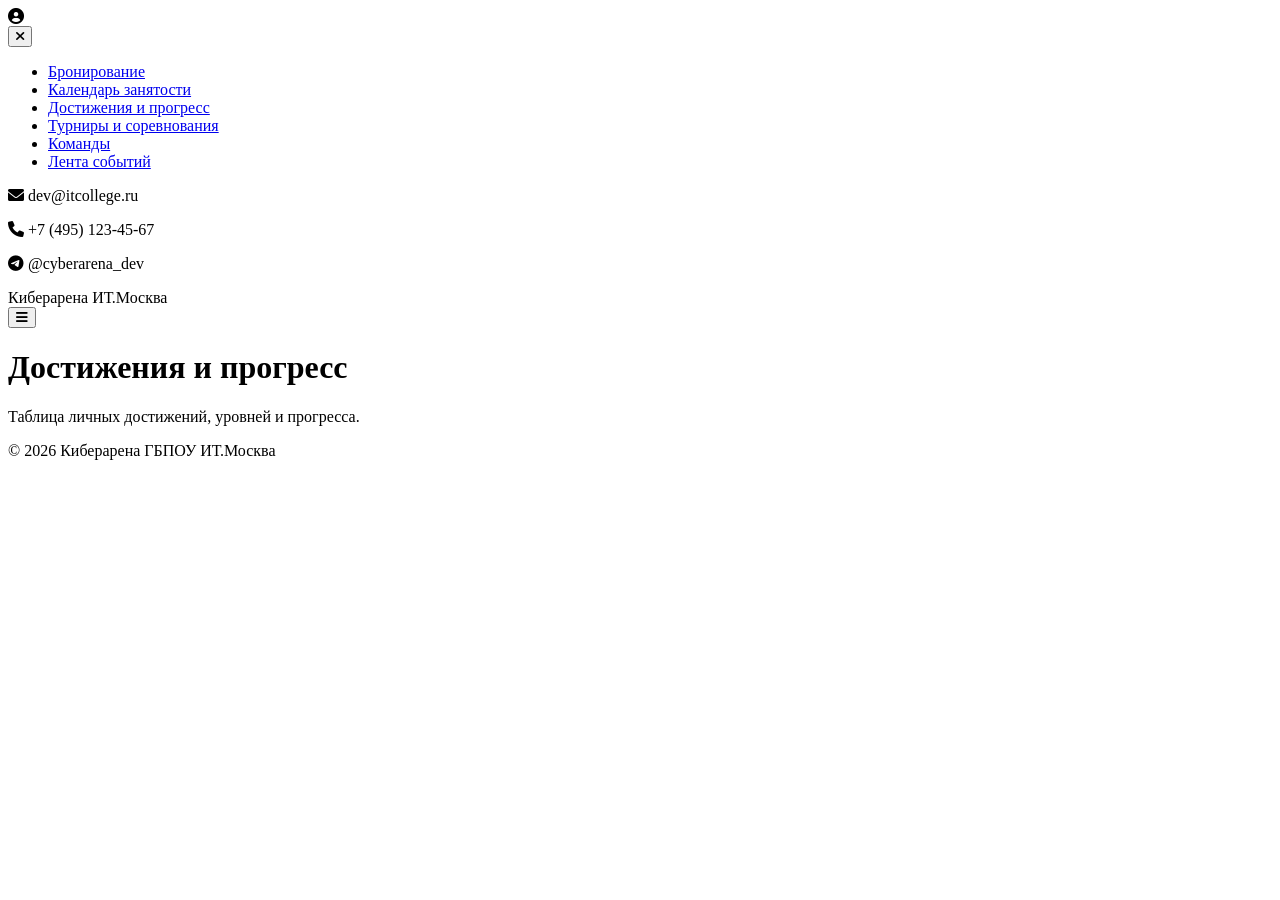
==== achievements.html @ 9a6e1aa8 "Обновление: добавление отдельных html файлов для модулей" ====
<!DOCTYPE html>
<html lang="ru">
<head>
    <meta charset="UTF-8">
    <meta name="viewport" content="width=device-width, initial-scale=1.0">
    <title>Достижения и прогресс | Киберарена</title>
    <link rel="stylesheet" href="https://cdnjs.cloudflare.com/ajax/libs/font-awesome/6.0.0-beta3/css/all.min.css">
    <link rel="stylesheet" href="css/style.css">
</head>
<body>
    <!-- Шторка меню (копия из index.html) -->
    <div class="menu-overlay" id="menuOverlay">
        <div class="menu-panel">
            <div class="menu-header">
                <div class="profile-icon"><i class="fas fa-user-circle"></i></div>
                <button class="close-menu" id="closeMenu"><i class="fas fa-times"></i></button>
            </div>
            <nav class="menu-nav">
                <ul>
                    <li><a href="booking.html">Бронирование</a></li>
                    <li><a href="calendar.html">Календарь занятости</a></li>
                    <li><a href="achievements.html">Достижения и прогресс</a></li>
                    <li><a href="tournaments.html">Турниры и соревнования</a></li>
                    <li><a href="teams.html">Команды</a></li>
                    <li><a href="feed.html">Лента событий</a></li>
                </ul>
            </nav>
            <div class="menu-contacts">
                <p><i class="fas fa-envelope"></i> dev@itcollege.ru</p>
                <p><i class="fas fa-phone"></i> +7 (495) 123-45-67</p>
                <p><i class="fab fa-telegram"></i> @cyberarena_dev</p>
            </div>
        </div>
    </div>

    <div class="page-content">
        <header>
            <div class="logo">Киберарена ИТ.Москва</div>
            <button class="burger" id="burgerBtn"><i class="fas fa-bars"></i></button>
        </header>

        <main>
            <h1>Достижения и прогресс</h1>
            <p>Таблица личных достижений, уровней и прогресса.</p>
            <!-- Сюда можно добавлять свой код для этого модуля -->
        </main>

        <!-- Нижняя шторка с логотипом -->
        <footer class="bottom-bar">
            <div class="footer-content">
                <p>© 2026 Киберарена ГБПОУ ИТ.Москва</p>
                <div class="footer-logo">
                    <img src="images/Group 2131329240.png" alt="Московское образование IT.Москва">
                </div>
            </div>
        </footer>
    </div>

    <script src="js/script.js"></script>
</body>
</html>
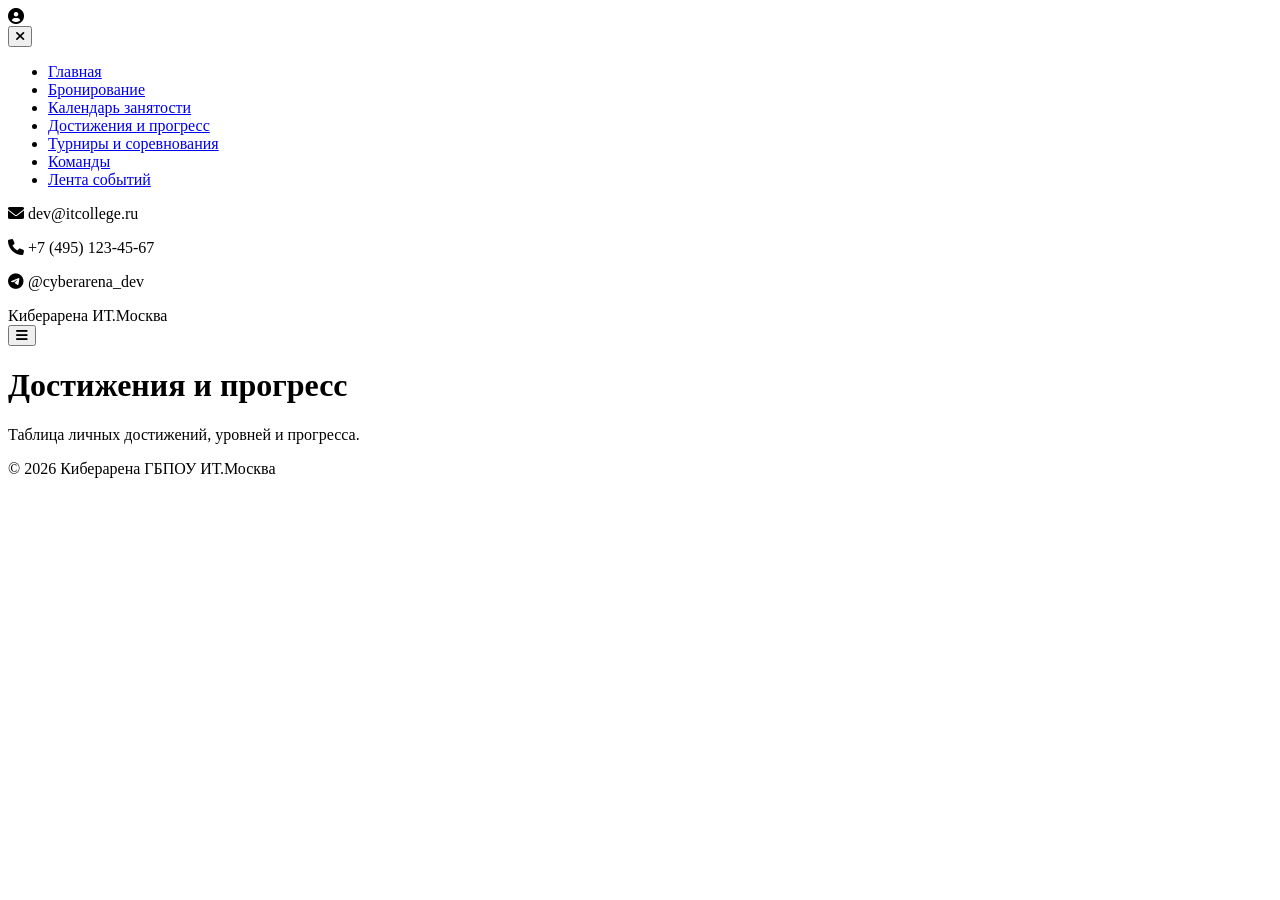
==== commit ae9c4592: "Фикс" ====
--- a/achievements.html
+++ b/achievements.html
@@ -17,6 +17,7 @@
             </div>
             <nav class="menu-nav">
                 <ul>
+                    <li><a href="index.html">Главная</a></li>
                     <li><a href="booking.html">Бронирование</a></li>
                     <li><a href="calendar.html">Календарь занятости</a></li>
                     <li><a href="achievements.html">Достижения и прогресс</a></li>
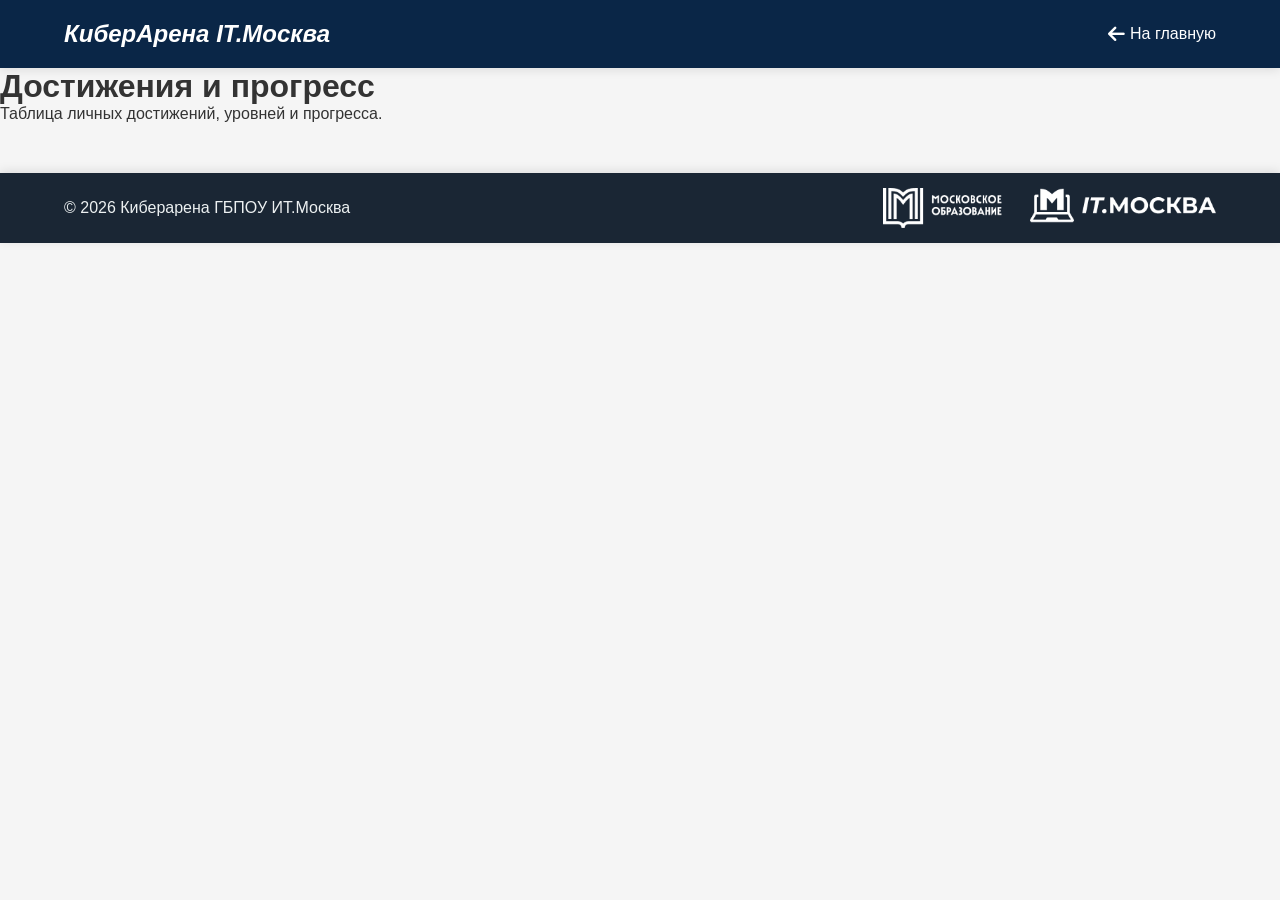
==== commit 0b096b8c: "Глобальная обнова багов" ====
--- a/achievements.html
+++ b/achievements.html
@@ -36,9 +36,9 @@
 
     <div class="page-content">
         <header>
-            <div class="logo">Киберарена ИТ.Москва</div>
-            <button class="burger" id="burgerBtn"><i class="fas fa-bars"></i></button>
-        </header>
+        <div class="logo">КиберАрена IT.Москва</div>
+        <a href="index.html" class="back-link"><i class="fas fa-arrow-left"></i> На главную</a>
+    </header>
 
         <main>
             <h1>Достижения и прогресс</h1>
--- a/css/style.css
+++ b/css/style.css
@@ -0,0 +1,446 @@
+:root {
+    --bg-color: #f5f5f5;
+    --text-color: #333;
+    --primary-color: #2c3e50;
+    --secondary-color: #3498db;
+    --accent-color: #e74c3c;
+    --light-gray: #ecf0f1;
+    --menu-bg: #fff;
+    --shadow: 0 2px 10px rgba(0,0,0,0.1);
+    --border-radius: 8px;
+}
+
+* {
+    margin: 0;
+    padding: 0;
+    box-sizing: border-box;
+    font-family: 'Segoe UI', Tahoma, Geneva, Verdana, sans-serif;
+}
+
+body {
+    background-color: var(--bg-color);
+    color: var(--text-color);
+    min-height: 100vh;
+}
+
+.page-content {
+    transition: filter 0.3s;
+}
+
+/* Шторка меню */
+.menu-overlay {
+    position: fixed;
+    top: 0;
+    right: 0;
+    width: 100%;
+    height: 100%;
+    background-color: rgba(0,0,0,0.5);
+    visibility: hidden;
+    opacity: 0;
+    transition: opacity 0.3s, visibility 0.3s;
+    z-index: 1000;
+}
+
+.menu-overlay.active {
+    visibility: visible;
+    opacity: 1;
+}
+
+.menu-panel {
+    position: absolute;
+    top: 0;
+    right: 0;
+    width: 300px;
+    height: 100%;
+    background-color: var(--menu-bg);
+    padding: 20px;
+    box-shadow: var(--shadow);
+    transform: translateX(100%);
+    transition: transform 0.3s ease-in-out;
+    display: flex;
+    flex-direction: column;
+}
+
+.menu-overlay.active .menu-panel {
+    transform: translateX(0);
+}
+
+.menu-header {
+    display: flex;
+    justify-content: space-between;
+    align-items: center;
+    margin-bottom: 30px;
+}
+
+.profile-icon {
+    font-size: 3rem;
+    color: var(--primary-color);
+}
+
+.close-menu {
+    background: none;
+    border: none;
+    font-size: 1.5rem;
+    cursor: pointer;
+    color: var(--text-color);
+}
+
+.menu-content p {
+    margin: 15px 0;
+    font-size: 1.1rem;
+    color: var(--text-color);
+}
+
+.menu-content i {
+    width: 25px;
+    color: var(--secondary-color);
+}
+
+/* Шапка */
+header {
+    display: flex;
+    justify-content: space-between;
+    align-items: center;
+    padding: 20px 5%;
+    background-color: #0a2647;  /* темно-синий */
+    box-shadow: var(--shadow);
+}
+
+.logo {
+    font-size: 1.5rem;
+    font-weight: 700; /* жирность для наклона */
+    font-family: 'Quicksand', sans-serif;
+    font-style: italic;
+    color: #ffffff;
+}
+.burger {
+    background: none;
+    border: none;
+    font-size: 1.8rem;
+    cursor: pointer;
+    color: #ffffff;  /* белый */
+}
+
+/* Поиск */
+.search-container {
+    display: flex;
+    max-width: 600px;
+    margin: 30px auto 20px;
+    padding: 0 20px;
+}
+
+.search-container input {
+    flex: 1;
+    padding: 12px 20px;
+    border: 1px solid #ddd;
+    border-radius: var(--border-radius) 0 0 var(--border-radius);
+    font-size: 1rem;
+    outline: none;
+}
+
+.search-container button {
+    padding: 12px 20px;
+    background-color: var(--secondary-color);
+    color: white;
+    border: none;
+    border-radius: 0 var(--border-radius) var(--border-radius) 0;
+    cursor: pointer;
+}
+
+/* Описание */
+.description {
+    text-align: center;
+    max-width: 800px;
+    margin: 40px auto;
+    padding: 0 20px;
+}
+
+.description h2 {
+    color: var(--primary-color);
+    margin-bottom: 15px;
+}
+
+.description p {
+    font-size: 1.1rem;
+    line-height: 1.6;
+    color: #555;
+}
+
+/* Турниры */
+.tournaments {
+    max-width: 1200px;
+    margin: 40px auto;
+    padding: 0 20px;
+}
+
+.tournaments h2 {
+    text-align: center;
+    color: var(--primary-color);
+    margin-bottom: 30px;
+}
+
+.tournament-list {
+    display: grid;
+    grid-template-columns: repeat(auto-fit, minmax(280px, 1fr));
+    gap: 20px;
+}
+
+.tournament-card {
+    background: #fff;
+    padding: 20px;
+    border-radius: var(--border-radius);
+    box-shadow: var(--shadow);
+    display: flex;
+    flex-direction: column;
+    gap: 8px;
+}
+
+.tournament-card .date {
+    color: var(--accent-color);
+    font-weight: bold;
+}
+
+.tournament-card .game {
+    background-color: var(--light-gray);
+    padding: 4px 8px;
+    border-radius: 20px;
+    font-size: 0.9rem;
+    display: inline-block;
+    width: fit-content;
+}
+
+.tournament-card .title {
+    font-size: 1.2rem;
+    font-weight: 600;
+}
+
+/* Кнопка создания */
+.create-tournament-link {
+    text-align: center;
+    margin: 40px 0;
+}
+
+.btn {
+    display: inline-block;
+    background-color: var(--secondary-color);
+    color: #fff;
+    padding: 12px 30px;
+    border-radius: var(--border-radius);
+    text-decoration: none;
+    font-weight: 600;
+    transition: background-color 0.3s;
+    border: none;
+    cursor: pointer;
+}
+
+.btn:hover {
+    background-color: #2980b9;
+}
+
+/* Страница создания турнира */
+.create-page {
+    max-width: 600px;
+    margin: 40px auto;
+    background: #fff;
+    padding: 30px;
+    border-radius: var(--border-radius);
+    box-shadow: var(--shadow);
+}
+
+.create-page h1 {
+    text-align: center;
+    margin-bottom: 30px;
+    color: var(--primary-color);
+}
+
+.form-group {
+    margin-bottom: 20px;
+}
+
+.form-group label {
+    display: block;
+    margin-bottom: 8px;
+    font-weight: 600;
+    color: #444;
+}
+
+.form-group input,
+.form-group select,
+.form-group textarea {
+    width: 100%;
+    padding: 10px;
+    border: 1px solid #ddd;
+    border-radius: var(--border-radius);
+    font-size: 1rem;
+}
+
+.form-group textarea {
+    resize: vertical;
+}
+
+.back-link {
+    color: var(--primary-color);
+    text-decoration: none;
+    font-size: 1rem;
+    display: flex;
+    align-items: center;
+    gap: 5px;
+}
+
+.back-link i {
+    font-size: 1.2rem;
+}
+
+/* Адаптивность */
+@media (max-width: 768px) {
+    .menu-panel {
+        width: 80%;
+    }
+
+    .tournament-list {
+        grid-template-columns: 1fr;
+    }
+
+    .create-page {
+        margin: 20px;
+        padding: 20px;
+    }
+}
+/* ===== НИЖНЯЯ ШТОРКА ===== */
+.bottom-bar {
+    background-color: #1a2634;  /* тёмный фон */
+    color: #ecf0f1;
+    padding: 15px 5%;
+    margin-top: 50px;  /* отступ от основного контента */
+    box-shadow: 0 -2px 10px rgba(0,0,0,0.1);
+}
+
+.footer-content {
+    display: flex;
+    justify-content: space-between;
+    align-items: center;
+    max-width: 1200px;
+    margin: 0 auto;
+}
+
+.footer-logo img {
+    height: 40px;      /* подберите нужную высоту */
+    width: auto;
+    display: block;
+}
+
+/* Если логотипа нет, можно показать текст */
+.footer-logo::before {
+    content: "МОСКОВСКОЕ ОБРАЗОВАНИЕ IT.МОСКВА";
+    display: none; /* убрать, если используете изображение */
+}
+
+/* Адаптивность для мобильных */
+@media (max-width: 768px) {
+    .footer-content {
+        flex-direction: column;
+        gap: 10px;
+        text-align: center;
+    }
+    .footer-logo img {
+        height: 30px;
+    }
+}
+/* Меню: навигация */
+.menu-nav {
+    flex: 1;
+    margin: 20px 0;
+}
+
+.menu-nav ul {
+    list-style: none;
+    padding: 0;
+}
+
+.menu-nav li {
+    margin-bottom: 15px;
+}
+
+.menu-nav a {
+    color: var(--text-color);
+    text-decoration: none;
+    font-size: 1.1rem;
+    display: block;
+    padding: 8px 0;
+    border-bottom: 1px solid #eee;
+    transition: color 0.3s;
+}
+
+.menu-nav a:hover {
+    color: var(--secondary-color);
+}
+
+/* Контакты в меню */
+.menu-contacts {
+    margin-top: auto; /* прижимаем к низу, если меню flex-контейнер */
+    padding-top: 20px;
+    border-top: 1px solid #ddd;
+}
+
+.menu-contacts p {
+    margin: 10px 0;
+    font-size: 1rem;
+    color: var(--text-color);
+}
+
+.menu-contacts i {
+    width: 25px;
+    color: var(--secondary-color);
+}
+
+/* Чтобы контакты были внизу, меню-панель должно быть flex-колонкой */
+.menu-panel {
+    display: flex;
+    flex-direction: column;
+    /* остальные стили уже есть */
+}
+.menu-panel {
+    position: absolute;
+    top: 0;
+    right: 0;
+    width: 300px;
+    height: 100%;
+    background-color: var(--menu-bg);
+    padding: 20px;
+    box-shadow: var(--shadow);
+    transform: translateX(100%);
+    transition: transform 0.3s ease-in-out;
+    display: flex;
+    flex-direction: column; /* добавляем */
+}
+.back-link {
+    color: #ffffff;
+}
+.back-link:hover {
+    text-decoration: underline;
+    opacity: 0.9;
+}
+.welcome-message {
+    margin: 20px 0 10px 5%;      /* отступ слева 5% */
+    font-family: 'Quicksand', sans-serif;
+    background: linear-gradient(to right, #0a2647, #4a90e2);
+    -webkit-background-clip: text;
+    background-clip: text;
+    color: transparent;
+    width: fit-content;          /* чтобы фон подстраивался под текст */
+    text-align: left;            /* выравнивание по левому краю */
+}
+
+.line {
+    font-size: 120pt;            /* 60pt * 2 = 120pt */
+    font-weight: 700;            /* максимальная жирность для Quicksand (bold) */
+    font-style: normal;
+    line-height: 1;            /* оставляем или чуть увеличиваем */
+}
+
+/* Если хотите выделить первую строку чуть крупнее, раскомментируйте:
+.line1 {
+    font-size: 70pt;
+    font-weight: 600;
+}
+*/
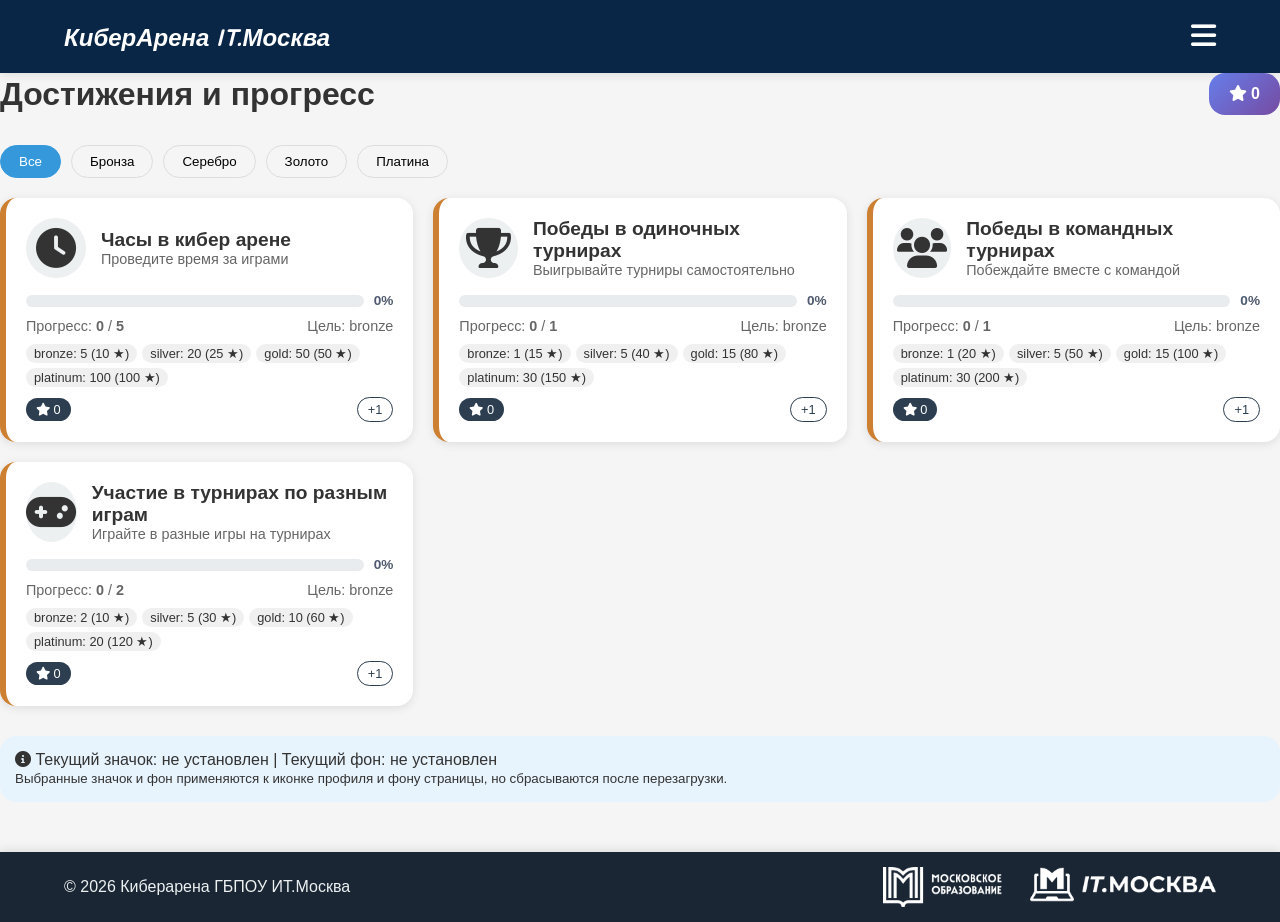
==== commit d4e18554: "Коммиты Липатова" ====
--- a/achievements.html
+++ b/achievements.html
@@ -5,10 +5,90 @@
     <meta name="viewport" content="width=device-width, initial-scale=1.0">
     <title>Достижения и прогресс | Киберарена</title>
     <link rel="stylesheet" href="https://cdnjs.cloudflare.com/ajax/libs/font-awesome/6.0.0-beta3/css/all.min.css">
+    <link href="https://fonts.googleapis.com/css2?family=Quicksand:wght@400;600;700&display=swap" rel="stylesheet">
     <link rel="stylesheet" href="css/style.css">
+    <style>
+        /* Дополнительные стили для страницы достижений (можно перенести в style.css) */
+        .achievements-grid {
+            display: grid;
+            grid-template-columns: repeat(auto-fill, minmax(320px, 1fr));
+            gap: 20px;
+        }
+        .achievement-card {
+            background: white;
+            border-radius: var(--border-radius);
+            padding: 20px;
+            box-shadow: var(--shadow);
+            border-left: 6px solid #ccc;
+            transition: transform 0.2s;
+        }
+        .achievement-card:hover { transform: translateY(-5px); }
+        .achievement-card.bronze { border-left-color: #cd7f32; }
+        .achievement-card.silver { border-left-color: #c0c0c0; }
+        .achievement-card.gold { border-left-color: #ffd700; }
+        .achievement-card.platinum { border-left-color: #b0e0e6; }
+        .achievement-card.completed { background: #f0fff0; }
+        .progress-bar {
+            height: 12px;
+            background: #e9ecef;
+            border-radius: 20px;
+            overflow: hidden;
+        }
+        .progress-fill {
+            height: 100%;
+            width: 0%;
+            transition: width 0.3s ease;
+        }
+        .achievement-card.bronze .progress-fill { background: #cd7f32; }
+        .achievement-card.silver .progress-fill { background: #c0c0c0; }
+        .achievement-card.gold .progress-fill { background: #ffd700; }
+        .achievement-card.platinum .progress-fill { background: #b0e0e6; }
+        .progress-percent {
+            font-size: 0.85rem;
+            font-weight: 600;
+            color: #4F5A6F;
+            white-space: nowrap;
+        }
+        .progress-container {
+            display: flex;
+            align-items: center;
+            gap: 10px;
+        }
+        .rating-box {
+            background: linear-gradient(135deg, #667eea 0%, #764ba2 100%);
+            color: white;
+            padding: 12px 20px;
+            border-radius: var(--border-radius);
+            font-weight: bold;
+        }
+        .badge-btn {
+            background: none;
+            border: 1px solid var(--primary-color);
+            color: var(--primary-color);
+            padding: 4px 10px;
+            border-radius: 20px;
+            cursor: pointer;
+            font-size: 0.8rem;
+        }
+        .badge-btn:hover { background: var(--primary-color); color: white; }
+        .badge-btn.active { background: var(--primary-color); color: white; }
+        .filter-btn {
+            background: transparent;
+            border: 1px solid #ddd;
+            padding: 8px 18px;
+            border-radius: 40px;
+            cursor: pointer;
+            transition: 0.2s;
+        }
+        .filter-btn.active {
+            background: var(--secondary-color);
+            color: white;
+            border-color: var(--secondary-color);
+        }
+    </style>
 </head>
 <body>
-    <!-- Шторка меню (копия из index.html) -->
+    <!-- Шторка меню (как в index.html) -->
     <div class="menu-overlay" id="menuOverlay">
         <div class="menu-panel">
             <div class="menu-header">
@@ -27,26 +107,46 @@
                 </ul>
             </nav>
             <div class="menu-contacts">
-                <p><i class="fas fa-envelope"></i> dev@itcollege.ru</p>
-                <p><i class="fas fa-phone"></i> +7 (495) 123-45-67</p>
-                <p><i class="fab fa-telegram"></i> @cyberarena_dev</p>
+               <p><i class="fas fa-envelope"></i> orden@gmail.com </p>
+                <p><i class="fab fa-telegram"></i> Руководитель проекта: @safonovta</p>
             </div>
         </div>
     </div>
 
     <div class="page-content">
         <header>
-        <div class="logo">КиберАрена IT.Москва</div>
-        <a href="index.html" class="back-link"><i class="fas fa-arrow-left"></i> На главную</a>
-    </header>
+            <div class="logo">КиберАрена IT.Москва</div>
+            <button class="burger" id="burgerBtn"><i class="fas fa-bars"></i></button>
+        </header>
 
         <main>
-            <h1>Достижения и прогресс</h1>
-            <p>Таблица личных достижений, уровней и прогресса.</p>
-            <!-- Сюда можно добавлять свой код для этого модуля -->
+            <div class="achievements-header" style="display: flex; justify-content: space-between; align-items: center; flex-wrap: wrap; margin-bottom: 30px;">
+                <h1>Достижения и прогресс</h1>
+                <div class="rating-box" id="totalRating">
+                    <i class="fas fa-star"></i> <span id="ratingValue">0</span>
+                </div>
+            </div>
+
+            <!-- Фильтры по уровням -->
+            <div class="filter-container" style="margin-bottom: 20px; display: flex; gap: 10px; flex-wrap: wrap;">
+                <button class="filter-btn active" data-level="all">Все</button>
+                <button class="filter-btn" data-level="bronze">Бронза</button>
+                <button class="filter-btn" data-level="silver">Серебро</button>
+                <button class="filter-btn" data-level="gold">Золото</button>
+                <button class="filter-btn" data-level="platinum">Платина</button>
+            </div>
+
+            <!-- Контейнер достижений -->
+            <div id="achievementsContainer" class="achievements-grid"></div>
+
+            <!-- Информация о настройках профиля (сбрасывается при перезагрузке) -->
+            <div class="profile-info" style="margin-top: 30px; padding: 15px; background: #e8f4fd; border-radius: var(--border-radius);">
+                <p><i class="fas fa-info-circle"></i> Текущий значок: <span id="currentBadge">не установлен</span> | Текущий фон: <span id="currentBackground">не установлен</span></p>
+                <p><small>Выбранные значок и фон применяются к иконке профиля и фону страницы, но сбрасываются после перезагрузки.</small></p>
+            </div>
         </main>
 
-        <!-- Нижняя шторка с логотипом -->
+        <!-- Нижняя шторка -->
         <footer class="bottom-bar">
             <div class="footer-content">
                 <p>© 2026 Киберарена ГБПОУ ИТ.Москва</p>
@@ -58,5 +158,224 @@
     </div>
 
     <script src="js/script.js"></script>
+    <script>
+        (function() {
+            // Определение достижений (неизменны)
+            const achievements = [
+                {
+                    id: 1,
+                    title: 'Часы в кибер арене',
+                    desc: 'Проведите время за играми',
+                    icon: 'fa-solid fa-clock',
+                    type: 'hours',
+                    levels: [
+                        { level: 'bronze', target: 5, rating: 10 },
+                        { level: 'silver', target: 20, rating: 25 },
+                        { level: 'gold', target: 50, rating: 50 },
+                        { level: 'platinum', target: 100, rating: 100 }
+                    ]
+                },
+                {
+                    id: 2,
+                    title: 'Победы в одиночных турнирах',
+                    desc: 'Выигрывайте турниры самостоятельно',
+                    icon: 'fa-solid fa-trophy',
+                    type: 'solo_wins',
+                    levels: [
+                        { level: 'bronze', target: 1, rating: 15 },
+                        { level: 'silver', target: 5, rating: 40 },
+                        { level: 'gold', target: 15, rating: 80 },
+                        { level: 'platinum', target: 30, rating: 150 }
+                    ]
+                },
+                {
+                    id: 3,
+                    title: 'Победы в командных турнирах',
+                    desc: 'Побеждайте вместе с командой',
+                    icon: 'fa-solid fa-users',
+                    type: 'team_wins',
+                    levels: [
+                        { level: 'bronze', target: 1, rating: 20 },
+                        { level: 'silver', target: 5, rating: 50 },
+                        { level: 'gold', target: 15, rating: 100 },
+                        { level: 'platinum', target: 30, rating: 200 }
+                    ]
+                },
+                {
+                    id: 4,
+                    title: 'Участие в турнирах по разным играм',
+                    desc: 'Играйте в разные игры на турнирах',
+                    icon: 'fa-solid fa-gamepad',
+                    type: 'games_participated',
+                    levels: [
+                        { level: 'bronze', target: 2, rating: 10 },
+                        { level: 'silver', target: 5, rating: 30 },
+                        { level: 'gold', target: 10, rating: 60 },
+                        { level: 'platinum', target: 20, rating: 120 }
+                    ]
+                }
+            ];
+
+            // Инициализация данных пользователя: всё с нуля при каждой загрузке
+            let userData = {
+                rating: 0,
+                equippedBadge: null,
+                equippedBackground: null,
+                progress: { hours: 0, solo_wins: 0, team_wins: 0, games_participated: 0 }
+            };
+
+            // Функции для работы с данными (без сохранения в localStorage)
+            function getProgress(type) {
+                return userData.progress[type] || 0;
+            }
+
+            function getCurrentLevel(ach) {
+                const val = getProgress(ach.type);
+                for (let i = ach.levels.length - 1; i >= 0; i--) {
+                    if (val >= ach.levels[i].target) return ach.levels[i];
+                }
+                return null;
+            }
+
+            function getNextLevel(ach) {
+                const val = getProgress(ach.type);
+                return ach.levels.find(l => l.target > val) || ach.levels[ach.levels.length - 1];
+            }
+
+            function calculateRating() {
+                let total = 0;
+                achievements.forEach(ach => {
+                    const level = getCurrentLevel(ach);
+                    if (level) total += level.rating;
+                });
+                userData.rating = total;
+                return total;
+            }
+
+            function increaseProgress(type) {
+                userData.progress[type] = (userData.progress[type] || 0) + 1;
+                calculateRating();
+                renderAchievements();
+                applyProfileSettings();
+            }
+
+            function applyProfileSettings() {
+                const pageContent = document.querySelector('.page-content');
+                pageContent.style.background = userData.equippedBackground || '';
+                const profileIcon = document.querySelector('.profile-icon i');
+                if (profileIcon) profileIcon.style.color = userData.equippedBadge || '';
+                document.getElementById('currentBadge').innerText = userData.equippedBadge ? 'установлен' : 'не установлен';
+                document.getElementById('currentBackground').innerText = userData.equippedBackground ? 'установлен' : 'не установлен';
+                document.getElementById('ratingValue').innerText = userData.rating;
+            }
+
+            function renderAchievements() {
+                const container = document.getElementById('achievementsContainer');
+                container.innerHTML = '';
+
+                achievements.forEach(ach => {
+                    const currentVal = getProgress(ach.type);
+                    const currentLevel = getCurrentLevel(ach);
+                    const nextLevel = getNextLevel(ach);
+                    const levelClass = currentLevel ? currentLevel.level : 'bronze';
+                    const progressPercent = nextLevel ? Math.min(100, (currentVal / nextLevel.target) * 100) : 100;
+                    const percentText = nextLevel ? Math.round(progressPercent) + '%' : '100%';
+                    const completed = currentLevel !== null;
+
+                    const card = document.createElement('div');
+                    card.className = `achievement-card ${levelClass} ${completed ? 'completed' : ''}`;
+                    card.innerHTML = `
+                        <div class="achievement-header" style="display: flex; align-items: center; gap: 15px; margin-bottom: 15px;">
+                            <div class="achievement-icon" style="font-size: 2.5rem; width: 60px; height: 60px; background: var(--light-gray); border-radius: 50%; display: flex; align-items: center; justify-content: center;">
+                                <i class="fas ${ach.icon}"></i>
+                            </div>
+                            <div>
+                                <div class="achievement-title" style="font-size: 1.2rem; font-weight: 600;">${ach.title}</div>
+                                <div class="achievement-desc" style="color: #666; font-size: 0.9rem;">${ach.desc}</div>
+                            </div>
+                        </div>
+                        <div class="progress-container" style="display: flex; align-items: center; gap: 10px;">
+                            <div class="progress-bar" style="flex: 1;"><div class="progress-fill" style="width: ${progressPercent}%;"></div></div>
+                            <span class="progress-percent">${percentText}</span>
+                        </div>
+                        <div style="display: flex; justify-content: space-between; font-size: 0.9rem; color: #666; margin: 10px 0;">
+                            <span>Прогресс: <strong>${currentVal}</strong> / <strong>${nextLevel ? nextLevel.target : '—'}</strong></span>
+                            <span>Цель: ${nextLevel ? nextLevel.level : 'max'}</span>
+                        </div>
+                        <div class="level-badges" style="display: flex; flex-wrap: wrap; gap: 5px; margin: 10px 0;">
+                            ${ach.levels.map(lvl => `
+                                <span class="level-badge" style="background: ${currentVal >= lvl.target ? 'var(--secondary-color)' : '#f0f0f0'}; color: ${currentVal >= lvl.target ? 'white' : '#333'}; padding: 2px 8px; border-radius: 20px; font-size: 0.8rem;">
+                                    ${lvl.level}: ${lvl.target} (${lvl.rating} ★)
+                                </span>
+                            `).join('')}
+                        </div>
+                        <div class="achievement-footer" style="display: flex; justify-content: space-between; align-items: center;">
+                            <span class="achievement-rating" style="background: var(--primary-color); color: white; padding: 4px 10px; border-radius: 20px; font-size: 0.8rem;">
+                                <i class="fas fa-star"></i> ${currentLevel ? currentLevel.rating : 0}
+                            </span>
+                            <div class="achievement-actions" style="display: flex; gap: 10px;">
+                                ${completed ? `
+                                    <button class="badge-btn ${userData.equippedBadge === 'badge-'+ach.id ? 'active' : ''}" data-action="badge" data-id="${ach.id}">Значок</button>
+                                    <button class="badge-btn ${userData.equippedBackground === 'bg-'+ach.id ? 'active' : ''}" data-action="bg" data-id="${ach.id}" data-level="${levelClass}">Фон</button>
+                                ` : ''}
+                                <button class="badge-btn" data-action="increase" data-type="${ach.type}">+1</button>
+                            </div>
+                        </div>
+                    `;
+                    container.appendChild(card);
+                });
+
+                // Обработчики кнопок
+                document.querySelectorAll('.badge-btn').forEach(btn => {
+                    btn.addEventListener('click', (e) => {
+                        e.stopPropagation();
+                        const action = btn.dataset.action;
+                        if (action === 'increase') {
+                            increaseProgress(btn.dataset.type);
+                        } else if (action === 'badge') {
+                            const id = btn.dataset.id;
+                            const badgeKey = 'badge-'+id;
+                            userData.equippedBadge = userData.equippedBadge === badgeKey ? null : badgeKey;
+                            applyProfileSettings();
+                            renderAchievements(); // перерисовка для обновления active-класса
+                        } else if (action === 'bg') {
+                            const id = btn.dataset.id;
+                            const level = btn.dataset.level;
+                            const bgKey = 'bg-'+id;
+                            if (userData.equippedBackground === bgKey) {
+                                userData.equippedBackground = null;
+                            } else {
+                                let bgColor = '';
+                                if (level === 'bronze') bgColor = 'linear-gradient(145deg, #f3e9d2, #cd7f32)';
+                                else if (level === 'silver') bgColor = 'linear-gradient(145deg, #f0f0f0, #a0a0a0)';
+                                else if (level === 'gold') bgColor = 'linear-gradient(145deg, #fff2b5, #ffd700)';
+                                else if (level === 'platinum') bgColor = 'linear-gradient(145deg, #e8f0f8, #b0c4de)';
+                                userData.equippedBackground = bgColor;
+                            }
+                            applyProfileSettings();
+                            renderAchievements();
+                        }
+                    });
+                });
+            }
+
+            // Фильтрация по уровню
+            document.querySelectorAll('.filter-btn').forEach(btn => {
+                btn.addEventListener('click', function() {
+                    document.querySelectorAll('.filter-btn').forEach(b => b.classList.remove('active'));
+                    this.classList.add('active');
+                    const level = this.dataset.level;
+                    document.querySelectorAll('.achievement-card').forEach(card => {
+                        card.style.display = (level === 'all' || card.classList.contains(level)) ? 'block' : 'none';
+                    });
+                });
+            });
+
+            // Инициализация
+            calculateRating();
+            renderAchievements();
+            applyProfileSettings();
+        })();
+    </script>
 </body>
 </html>
--- a/css/style.css
+++ b/css/style.css
@@ -7,7 +7,7 @@
     --light-gray: #ecf0f1;
     --menu-bg: #fff;
     --shadow: 0 2px 10px rgba(0,0,0,0.1);
-    --border-radius: 8px;
+    --border-radius: 16px;   /* или 20px, если хотите ещё сильнее */
 }
 
 * {
@@ -149,10 +149,13 @@
 
 /* Описание */
 .description {
-    text-align: center;
+    background: #fff;                     /* белый фон */
+    padding: 20px;                         /* внутренние отступы */
+    border-radius: var(--border-radius);   /* скругление углов (8px) */
+    box-shadow: var(--shadow);              /* тень как у карточек */
     max-width: 800px;
     margin: 40px auto;
-    padding: 0 20px;
+    text-align: center;
 }
 
 .description h2 {
@@ -165,6 +168,7 @@
     line-height: 1.6;
     color: #555;
 }
+
 
 /* Турниры */
 .tournaments {
@@ -421,7 +425,7 @@
     opacity: 0.9;
 }
 .welcome-message {
-    margin: 20px 0 10px 5%;      /* отступ слева 5% */
+     margin: 20px 0 100px 5%;   /* теперь снизу 60px */
     font-family: 'Quicksand', sans-serif;
     background: linear-gradient(to right, #0a2647, #4a90e2);
     -webkit-background-clip: text;
@@ -443,4 +447,192 @@
     font-size: 70pt;
     font-weight: 600;
 }
-*/+*/
+/* Достижения */
+.achievements-grid {
+    display: grid;
+    grid-template-columns: repeat(auto-fill, minmax(320px, 1fr));
+    gap: 20px;
+}
+.achievement-card {
+    background: white;
+    border-radius: var(--border-radius);
+    padding: 20px;
+    box-shadow: var(--shadow);
+    border-left: 6px solid #ccc;
+    transition: transform 0.2s;
+}
+.achievement-card:hover { transform: translateY(-5px); }
+.achievement-card.bronze { border-left-color: #cd7f32; }
+.achievement-card.silver { border-left-color: #c0c0c0; }
+.achievement-card.gold { border-left-color: #ffd700; }
+.achievement-card.platinum { border-left-color: #b0e0e6; }
+.achievement-card.completed { background: #f0fff0; }
+.progress-bar {
+    height: 12px;
+    background: #e9ecef;
+    border-radius: 20px;
+    overflow: hidden;
+}
+.progress-fill {
+    height: 100%;
+    width: 0%;
+    transition: width 0.3s ease;
+}
+.achievement-card.bronze .progress-fill { background: #cd7f32; }
+.achievement-card.silver .progress-fill { background: #c0c0c0; }
+.achievement-card.gold .progress-fill { background: #ffd700; }
+.achievement-card.platinum .progress-fill { background: #b0e0e6; }
+.progress-percent {
+    font-size: 0.85rem;
+    font-weight: 600;
+    color: #4F5A6F;
+    white-space: nowrap;
+}
+.progress-container {
+    display: flex;
+    align-items: center;
+    gap: 10px;
+}
+.rating-box {
+    background: linear-gradient(135deg, #667eea 0%, #764ba2 100%);
+    color: white;
+    padding: 12px 20px;
+    border-radius: var(--border-radius);
+    font-weight: bold;
+}
+.badge-btn {
+    background: none;
+    border: 1px solid var(--primary-color);
+    color: var(--primary-color);
+    padding: 4px 10px;
+    border-radius: 20px;
+    cursor: pointer;
+    font-size: 0.8rem;
+}
+.badge-btn:hover { background: var(--primary-color); color: white; }
+.badge-btn.active { background: var(--primary-color); color: white; }
+
+/* Турниры */
+.tournament-card {
+    background: white;
+    border-radius: var(--border-radius);
+    padding: 20px;
+    box-shadow: var(--shadow);
+    cursor: pointer;
+    transition: 0.2s;
+}
+.tournament-card:hover { transform: translateY(-5px); box-shadow: 0 8px 20px rgba(0,0,0,0.1); }
+.modal {
+    display: none;
+    position: fixed;
+    z-index: 2000;
+    left: 0; top: 0; width: 100%; height: 100%;
+    background: rgba(0,0,0,0.5);
+    align-items: center;
+    justify-content: center;
+}
+.modal.active { display: flex; }
+.modal-content {
+    background: white;
+    padding: 30px;
+    border-radius: var(--border-radius);
+    max-width: 600px;
+    width: 90%;
+    max-height: 80vh;
+    overflow-y: auto;
+    position: relative;
+}
+.close-modal {
+    position: absolute;
+    top: 15px; right: 20px;
+    font-size: 28px;
+    cursor: pointer;
+    color: #aaa;
+}
+.computer-options {
+    display: grid;
+    grid-template-columns: repeat(auto-fill, minmax(120px,1fr));
+    gap: 10px;
+    margin: 20px 0;
+}
+.computer-option {
+    background: #f0f0f0;
+    padding: 10px;
+    border-radius: 8px;
+    text-align: center;
+    cursor: pointer;
+    border: 2px solid transparent;
+}
+.computer-option:hover { border-color: var(--secondary-color); }
+.computer-option.selected { border-color: #28a745; background: #d4edda; }
+.bracket {
+    display: flex;
+    flex-wrap: wrap;
+    justify-content: space-around;
+    background: #f0f0f0;
+    padding: 15px;
+    border-radius: var(--border-radius);
+}
+.bracket-round { margin: 10px; }
+.bracket-match {
+    background: white;
+    padding: 8px 12px;
+    border-radius: 8px;
+    box-shadow: 0 2px 5px rgba(0,0,0,0.1);
+    min-width: 140px;
+    text-align: center;
+}
+.btn-register { background: #28a745; color: white; border: none; padding: 12px; width: 100%; border-radius: var(--border-radius); }
+.btn-register:hover { background: #218838; }
+
+/* Команды */
+.team-card {
+    background: white;
+    border-radius: var(--border-radius);
+    padding: 20px;
+    box-shadow: var(--shadow);
+    margin-bottom: 20px;
+}
+.team-header {
+    display: flex;
+    justify-content: space-between;
+    align-items: center;
+    margin-bottom: 15px;
+}
+.team-name { font-size: 1.4rem; font-weight: bold; color: var(--primary-color); }
+.team-game { background: var(--light-gray); padding: 5px 12px; border-radius: 20px; }
+.team-rating-badge {
+    background: var(--secondary-color);
+    color: white;
+    padding: 5px 15px;
+    border-radius: 20px;
+    display: inline-block;
+    margin-bottom: 15px;
+}
+.member-item {
+    display: flex;
+    align-items: center;
+    gap: 10px;
+    padding: 8px 0;
+    border-bottom: 1px solid #eee;
+}
+.member-avatar {
+    width: 40px; height: 40px;
+    border-radius: 50%;
+    display: flex;
+    align-items: center;
+    justify-content: center;
+    font-weight: bold;
+    color: white;
+}
+.btn-danger { background-color: #dc3545; color: white; border: none; padding: 8px 16px; border-radius: var(--border-radius); }
+.btn-danger:hover { background-color: #c82333; }
+.btn-outline { background: transparent; border: 1px solid var(--primary-color); color: var(--primary-color); }
+.btn-outline:hover { background: var(--primary-color); color: white; }
+.create-team-form { max-width: 500px; margin: 30px auto; background: white; padding: 30px; border-radius: var(--border-radius); box-shadow: var(--shadow); }
+.filter-btn {
+    background: transparent; border: 1px solid #ddd; padding: 8px 18px; border-radius: 40px;
+    cursor: pointer; transition: 0.2s;
+}
+.filter-btn.active { background: var(--secondary-color); color: white; border-color: var(--secondary-color); }
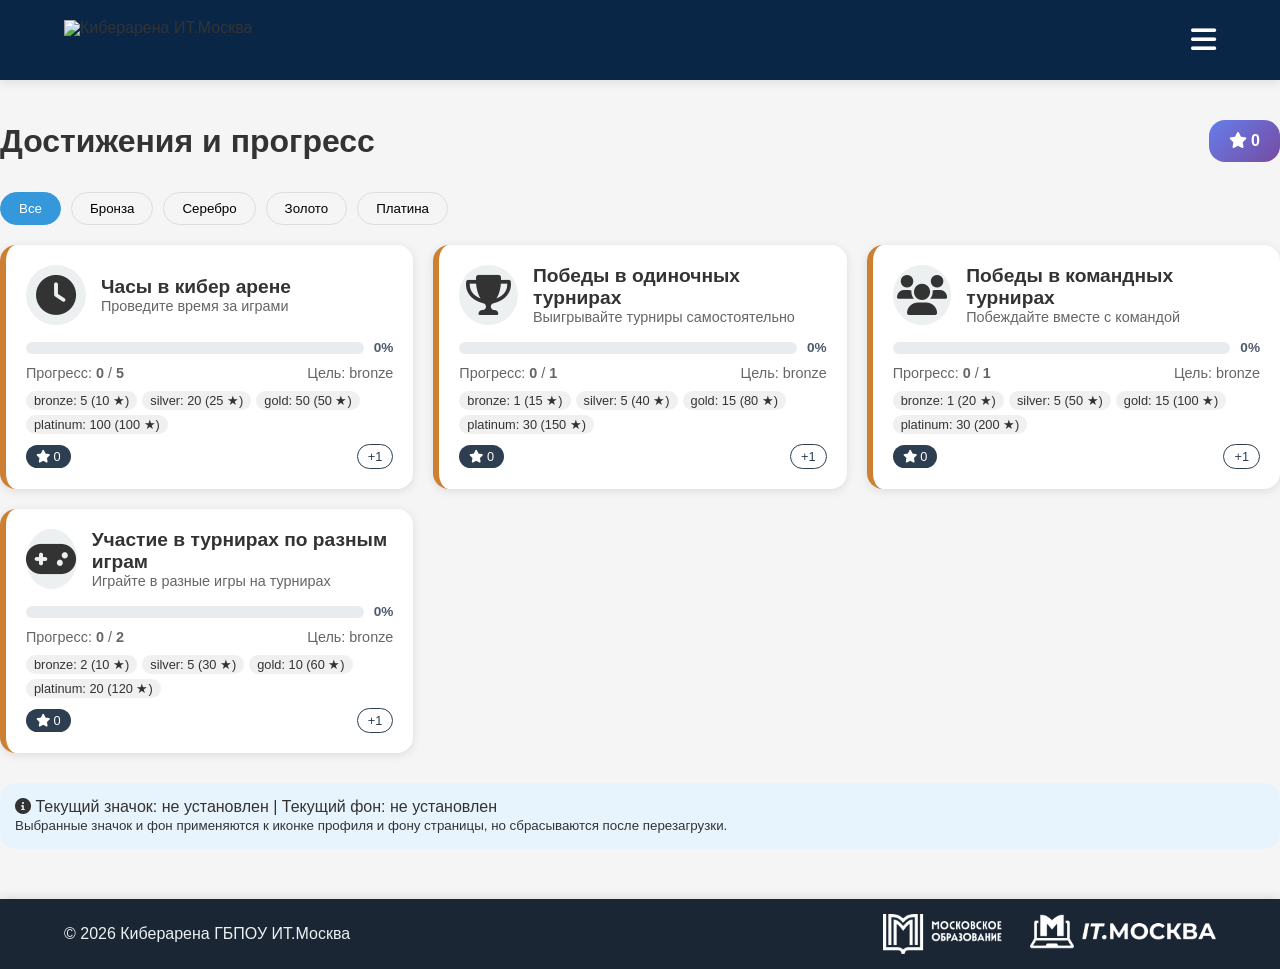
==== commit 39e66311: "Обнова фронта" ====
--- a/achievements.html
+++ b/achievements.html
@@ -104,6 +104,7 @@
                     <li><a href="tournaments.html">Турниры и соревнования</a></li>
                     <li><a href="teams.html">Команды</a></li>
                     <li><a href="feed.html">Лента событий</a></li>
+                    <li><a href="economy.html">Экономика</a></li>
                 </ul>
             </nav>
             <div class="menu-contacts">
@@ -114,10 +115,15 @@
     </div>
 
     <div class="page-content">
-        <header>
-            <div class="logo">КиберАрена IT.Москва</div>
-            <button class="burger" id="burgerBtn"><i class="fas fa-bars"></i></button>
-        </header>
+         <header>
+    <div class="logo">
+        <img src="images/ItLogo2.png" alt="Киберарена ИТ.Москва">
+    </div>
+    
+    <button class="burger" id="burgerBtn">
+        <i class="fas fa-bars"></i>
+    </button>
+</header>
 
         <main>
             <div class="achievements-header" style="display: flex; justify-content: space-between; align-items: center; flex-wrap: wrap; margin-bottom: 30px;">
--- a/css/style.css
+++ b/css/style.css
@@ -107,11 +107,16 @@
 }
 
 .logo {
-    font-size: 1.5rem;
-    font-weight: 700; /* жирность для наклона */
-    font-family: 'Quicksand', sans-serif;
-    font-style: italic;
-    color: #ffffff;
+    display: flex;           /* превращаем контейнер логотипа в flex-контейнер */
+    align-items: center;     /* выравниваем содержимое по вертикали по центру */
+    line-height: 1;          /* убираем лишний межстрочный интервал, если он мешает */
+    height: 100%;            /* занимает всю высоту родителя (header) */
+}
+
+.logo img {
+    display: block;          /* убираем лишние отступы, характерные для inline-элементов */
+    height: 40px;            /* задайте нужную высоту логотипа */
+    width: auto;             /* сохраняем пропорции */
 }
 .burger {
     background: none;
@@ -124,27 +129,44 @@
 /* Поиск */
 .search-container {
     display: flex;
+    align-items: center;
+    gap: 8px;                      /* расстояние между полем и кнопкой */
     max-width: 600px;
-    margin: 30px auto 20px;
-    padding: 0 20px;
+    margin: 0 auto;
+    width: 100%;
 }
 
 .search-container input {
     flex: 1;
-    padding: 12px 20px;
+    padding: 10px 15px;
     border: 1px solid #ddd;
-    border-radius: var(--border-radius) 0 0 var(--border-radius);
+    border-radius: var(--border-radius);
     font-size: 1rem;
     outline: none;
-}
-
+    transition: border-color 0.2s;
+}
+.search-container input:focus {
+    border-color: var(--secondary-color);
+}
 .search-container button {
-    padding: 12px 20px;
+    padding: 10px 20px;
     background-color: var(--secondary-color);
     color: white;
     border: none;
-    border-radius: 0 var(--border-radius) var(--border-radius) 0;
-    cursor: pointer;
+    border-radius: var(--border-radius);
+    cursor: pointer;
+    font-size: 1rem;
+    transition: background-color 0.2s;
+    display: flex;
+    align-items: center;
+    justify-content: center;
+}
+.search-container button:hover {
+    background-color: #2980b9;
+}
+
+.search-container button i {
+    font-size: 1rem;
 }
 
 /* Описание */
@@ -635,4 +657,7 @@
     background: transparent; border: 1px solid #ddd; padding: 8px 18px; border-radius: 40px;
     cursor: pointer; transition: 0.2s;
 }
-.filter-btn.active { background: var(--secondary-color); color: white; border-color: var(--secondary-color); }+.filter-btn.active { background: var(--secondary-color); color: white; border-color: var(--secondary-color); }
+main {
+    padding-top: 40px; /* можно увеличить до 60px или больше */
+}
